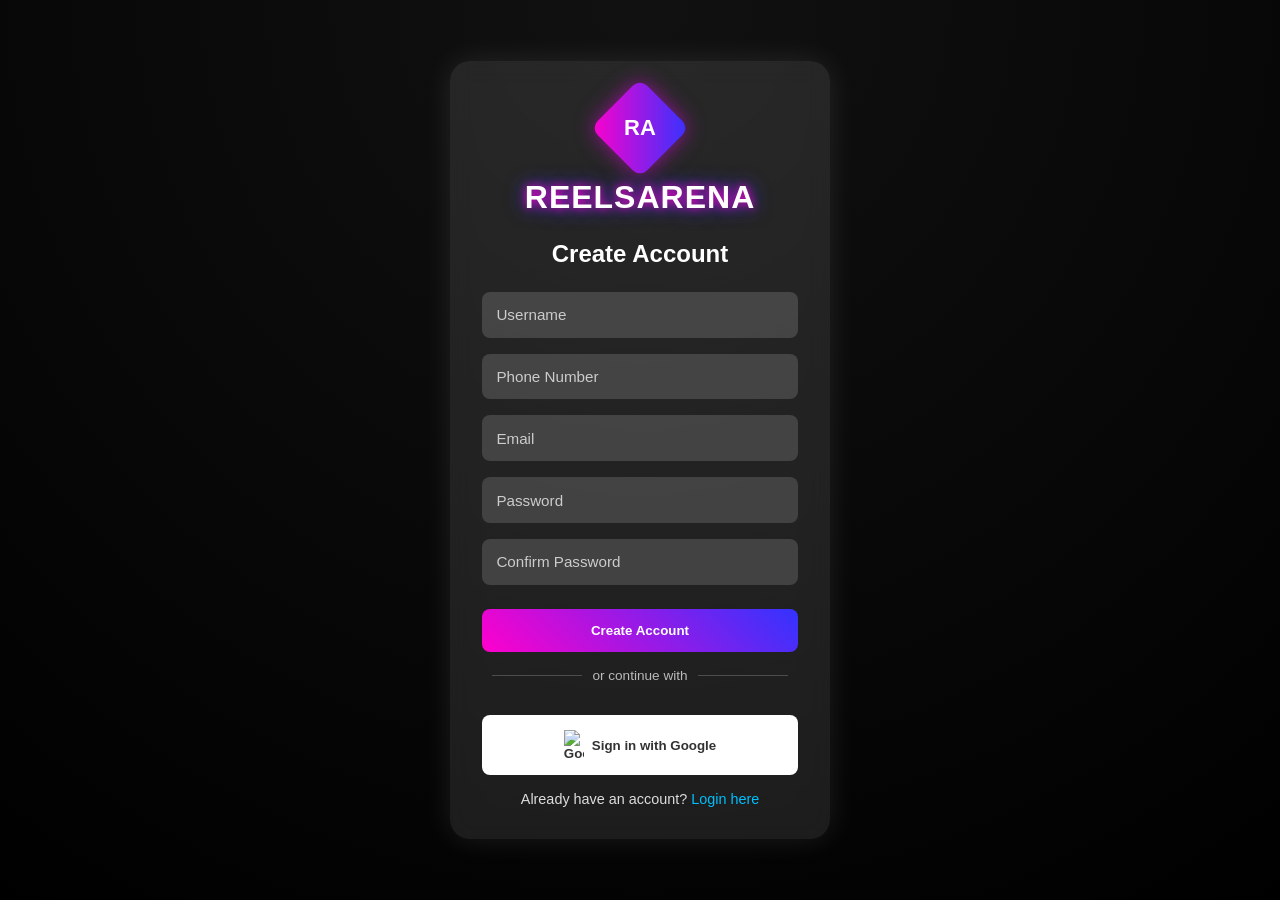
==== index.html @ bd302477 "Update index.html" ====
<!DOCTYPE html>
<html lang="en">
<head>
  <meta charset="UTF-8" />
  <meta name="viewport" content="width=device-width, initial-scale=1.0" />
  <title>ReelsArena | Sign Up & Login</title>
  <link rel="stylesheet" href="style.css" />
</head>
<body>
  <div class="container">
    <!-- Card Wrapper -->
    <div class="card" id="form-card">
      <!-- Logo Section INSIDE card -->
      <div class="logo">
        <div class="diamond">
          <span class="letters">RA</span>
        </div>
        <h1>ReelsArena</h1>
      </div>

      <!-- Signup Form -->
      <form id="signup-form" class="form active">
        <h2>Create Account</h2>
        <input type="text" id="signup-username" placeholder="Username" required />
        <input type="tel" id="signup-phone" placeholder="Phone Number" required />
        <input type="email" id="signup-email" placeholder="Email" required />
        <input type="password" id="signup-password" placeholder="Password" required />
        <input type="password" id="signup-confirm" placeholder="Confirm Password" required />
        <button type="submit">Create Account</button>

        <div class="divider">
          <span>or continue with</span>
        </div>
        <button type="button" class="google-btn" id="google-signup">
          <img src="https://cdn.jsdelivr.net/gh/devicons/devicon/icons/google/google-original.svg" alt="Google" />
          Sign in with Google
        </button>

        <p>Already have an account? 
          <a href="#" id="to-login">Login here</a>
        </p>
      </form>

      <!-- Login Form -->
      <form id="login-form" class="form">
        <h2>Welcome Back</h2>
        <input type="email" id="login-email" placeholder="Email" required />
        <input type="password" id="login-password" placeholder="Password" required />
        <button type="submit">Login</button>

        <div class="divider">
          <span>or continue with</span>
        </div>
        <button type="button" class="google-btn" id="google-login">
          <img src="https://cdn.jsdelivr.net/gh/devicons/devicon/icons/google/google-original.svg" alt="Google" />
          Login with Google
        </button>

        <p>Don’t have an account?
          <a href="#" id="to-signup">Create one</a>
        </p>
      </form>
    </div>
  </div>

  <!-- ====== FORM TOGGLE ====== -->
  <script>
    const signupForm = document.getElementById('signup-form');
    const loginForm = document.getElementById('login-form');
    const toLogin = document.getElementById('to-login');
    const toSignup = document.getElementById('to-signup');

    toLogin.addEventListener('click', (e) => {
      e.preventDefault();
      signupForm.classList.remove('active');
      loginForm.classList.add('active');
    });

    toSignup.addEventListener('click', (e) => {
      e.preventDefault();
      loginForm.classList.remove('active');
      signupForm.classList.add('active');
    });
  </script>

  <!-- ====== FIREBASE CONNECTION ====== -->
  <script type="module">
    // Import Firebase SDKs
    import { initializeApp } from "https://www.gstatic.com/firebasejs/10.13.0/firebase-app.js";
    import { 
      getAuth, 
      createUserWithEmailAndPassword, 
      signInWithEmailAndPassword, 
      GoogleAuthProvider, 
      signInWithPopup 
    } from "https://www.gstatic.com/firebasejs/10.13.0/firebase-auth.js";

    // ===== Your Firebase Configuration =====
    const firebaseConfig = {
      apiKey: "AIzaSyBjRVoHWTz1Z14ApnLiCTW6zddaWBSaWYU",
      authDomain: "reelsarena-c8f0a.firebaseapp.com",
      projectId: "reelsarena-c8f0a",
      storageBucket: "reelsarena-c8f0a.firebasestorage.app",
      messagingSenderId: "809960694743",
      appId: "1:809960694743:web:b454f4e8b2ce33205c2192",
      measurementId: "G-7F2JDV6RRQ"
    };

    // Initialize Firebase
    const app = initializeApp(firebaseConfig);
    const auth = getAuth(app);
    const provider = new GoogleAuthProvider();

    // ===== SIGNUP FUNCTIONALITY =====
    const signup = document.getElementById("signup-form");
    signup.addEventListener("submit", (e) => {
      e.preventDefault();
      const email = document.getElementById("signup-email").value;
      const password = document.getElementById("signup-password").value;
      const confirm = document.getElementById("signup-confirm").value;

      if (password !== confirm) {
        alert("Passwords do not match!");
        return;
      }

      createUserWithEmailAndPassword(auth, email, password)
        .then((userCredential) => {
          alert("Account created successfully!");
          console.log(userCredential.user);
          // ✅ Redirect directly to dashboard
          window.location.href = "dashboard.html";
        })
        .catch((error) => {
          alert("Signup failed: " + error.message);
        });
    });

    // ===== LOGIN FUNCTIONALITY =====
    const login = document.getElementById("login-form");
    login.addEventListener("submit", (e) => {
      e.preventDefault();
      const email = document.getElementById("login-email").value;
      const password = document.getElementById("login-password").value;

      signInWithEmailAndPassword(auth, email, password)
        .then((userCredential) => {
          alert("Login successful!");
          console.log(userCredential.user);
          window.location.href = "dashboard.html";
        })
        .catch((error) => {
          alert("Login failed: " + error.message);
        });
    });

    // ===== GOOGLE SIGN-IN =====
    document.getElementById("google-login").addEventListener("click", () => {
      signInWithPopup(auth, provider)
        .then((result) => {
          alert("Google login successful!");
          console.log(result.user);
          window.location.href = "dashboard.html";
        })
        .catch((error) => {
          alert("Google login failed: " + error.message);
        });
    });

    document.getElementById("google-signup").addEventListener("click", () => {
      signInWithPopup(auth, provider)
        .then((result) => {
          alert("Google signup successful!");
          console.log(result.user);
          window.location.href = "dashboard.html";
        })
        .catch((error) => {
          alert("Google signup failed: " + error.message);
        });
    });
  </script>
</body>
</html>
---- style.css ----
/* === Global Reset === */
* {
  margin: 0;
  padding: 0;
  box-sizing: border-box;
  font-family: 'Poppins', sans-serif;
}

html, body {
  height: 100%;
  width: 100%;
}

/* === Background & Centering === */
body {
  display: flex;
  justify-content: center;
  align-items: center;
  min-height: 100vh;
  background: radial-gradient(circle at top, #111 0%, #000 100%);
  background-attachment: fixed;
  overflow-y: auto; /* ✅ allow vertical scrolling */
  scroll-behavior: smooth;
}

/* === Container === */
.container {
  display: flex;
  justify-content: center;
  align-items: center;
  width: 100%;
  padding: 2rem 1rem;
  min-height: 100vh;
  box-sizing: border-box;
}

/* === Card === */
.card {
  width: 100%;
  max-width: 380px;
  padding: 2rem;
  background: rgba(255, 255, 255, 0.1);
  border-radius: 20px;
  backdrop-filter: blur(12px);
  box-shadow: 0 0 30px rgba(255, 255, 255, 0.1);
  transition: all 0.4s ease;
  display: flex;
  flex-direction: column;
  align-items: center;
  justify-content: flex-start;
  max-height: 90vh;     /* ✅ fits within view */
  overflow-y: auto;     /* ✅ internal scroll when too tall */
  scrollbar-width: thin;
  scrollbar-color: #444 #111;
}

/* === Logo Section === */
.logo {
  text-align: center;
  margin-bottom: 1.5rem;
}

.diamond {
  width: 70px;
  height: 70px;
  background: linear-gradient(45deg, #ff00cc, #3333ff);
  transform: rotate(45deg);
  margin: 0 auto 1rem;
  display: flex;
  justify-content: center;
  align-items: center;
  border-radius: 10px;
  box-shadow: 0 0 20px rgba(255, 0, 255, 0.5);
}

.letters {
  transform: rotate(-45deg);
  color: #fff;
  font-weight: 700;
  font-size: 22px;
}

/* === ReelsArena Title === */
.logo h1 {
  font-size: 2rem;
  font-weight: 800;
  color: #fff;
  letter-spacing: 1px;
  text-transform: uppercase;
  text-shadow: 0 0 10px #ff00cc, 0 0 20px #3333ff;
  animation: glow 4s infinite linear;
}

@keyframes glow {
  0% {
    text-shadow: 0 0 10px #ff00cc, 0 0 20px #3333ff;
  }
  50% {
    text-shadow: 0 0 20px #00ffcc, 0 0 30px #ff00ff;
  }
  100% {
    text-shadow: 0 0 10px #ff00cc, 0 0 20px #3333ff;
  }
}

/* === Form Styling === */
.form {
  display: none;
  flex-direction: column;
  width: 100%;
  transition: all 0.3s ease;
}

.form.active {
  display: flex;
}

.form h2 {
  color: #fff;
  margin-bottom: 1rem;
  text-align: center;
}

.form input {
  margin: 0.5rem 0;
  padding: 0.9rem;
  border: none;
  border-radius: 8px;
  outline: none;
  background: rgba(255, 255, 255, 0.15);
  color: #fff;
  font-size: 0.95rem;
  transition: background 0.3s ease;
}

.form input::placeholder {
  color: #ccc;
}

.form input:focus {
  background: rgba(255, 255, 255, 0.25);
}

/* === Buttons === */
button {
  margin-top: 1rem;
  padding: 0.9rem;
  border: none;
  border-radius: 8px;
  font-weight: 600;
  cursor: pointer;
  transition: all 0.3s ease;
}

button[type="submit"] {
  background: linear-gradient(45deg, #ff00cc, #3333ff);
  color: #fff;
}

button[type="submit"]:hover {
  transform: scale(1.05);
  box-shadow: 0 0 15px #ff00cc;
}

/* === Google Button === */
.google-btn {
  display: flex;
  align-items: center;
  justify-content: center;
  background: #fff;
  color: #333;
  font-weight: 600;
  margin-top: 1rem;
}

.google-btn img {
  width: 20px;
  margin-right: 8px;
}

/* === Divider === */
.divider {
  display: flex;
  align-items: center;
  justify-content: center;
  color: #bbb;
  font-size: 0.85rem;
  margin: 1rem 0;
}

.divider::before,
.divider::after {
  content: '';
  flex: 1;
  height: 1px;
  background: rgba(255, 255, 255, 0.2);
  margin: 0 10px;
}

/* === Links === */
p {
  color: #ddd;
  text-align: center;
  margin-top: 1rem;
  font-size: 0.9rem;
}

a {
  color: #00bfff;
  text-decoration: none;
  transition: color 0.3s;
}

a:hover {
  color: #ff00ff;
}

/* === RESPONSIVE DESIGN === */

/* Short laptop screens */
@media (max-height: 800px) {
  .card {
    max-height: 85vh;
    padding: 1.5rem;
  }
  .logo h1 {
    font-size: 1.8rem;
  }
}

/* Tablets and phones */
@media (max-width: 768px) {
  .card {
    width: 90%;
    max-height: 90vh;
    padding: 1.5rem;
  }

  .logo h1 {
    font-size: 1.6rem;
  }

  .form input {
    padding: 0.8rem;
  }

  button {
    padding: 0.8rem;
  }
}

/* Small phones */
@media (max-width: 480px) {
  .card {
    width: 95%;
    max-height: 90vh;
    padding: 1.2rem;
  }

  .diamond {
    width: 55px;
    height: 55px;
  }

  .letters {
    font-size: 16px;
  }

  .logo h1 {
    font-size: 1.5rem;
  }
}
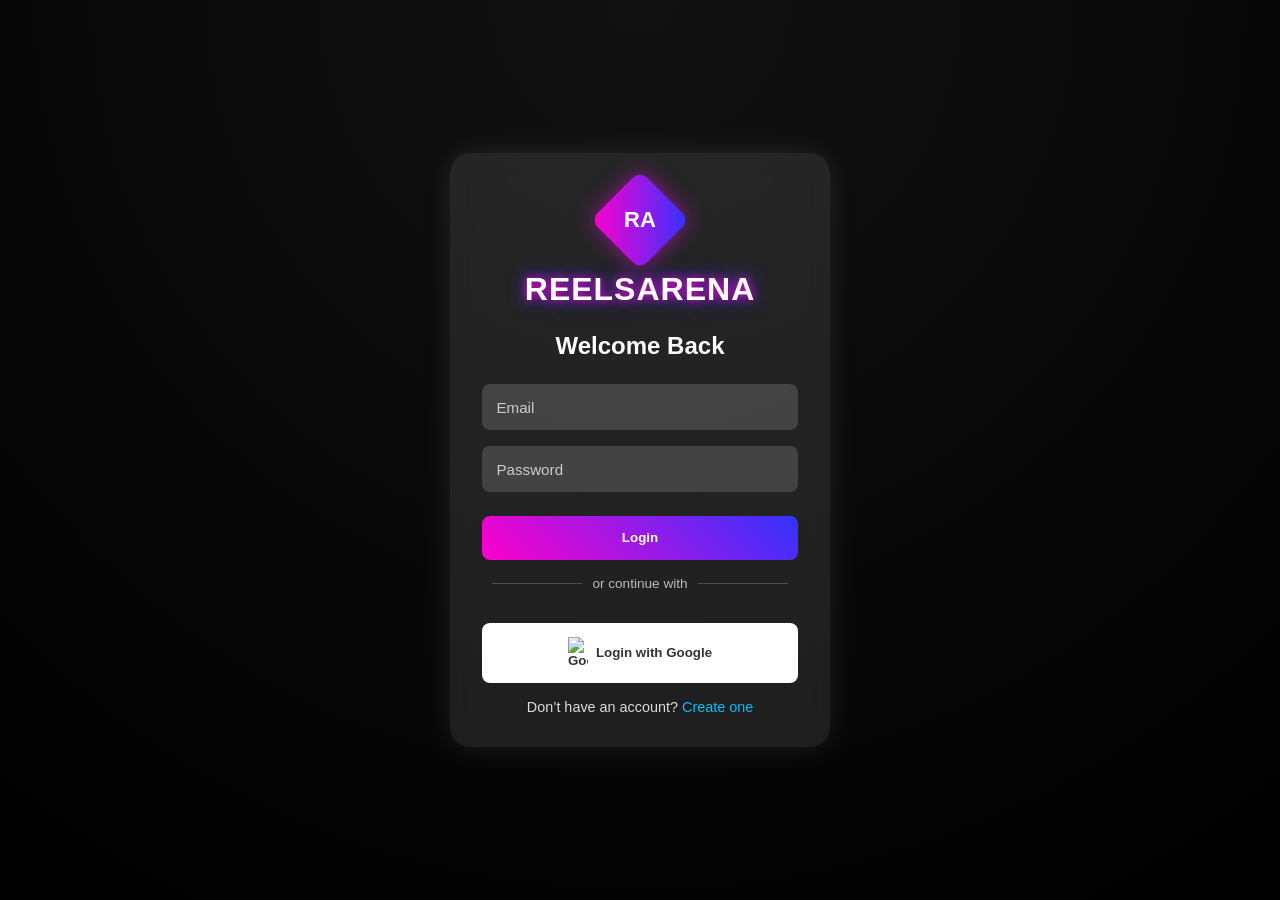
==== commit 560f0e6e: "Update index.html" ====
--- a/index.html
+++ b/index.html
@@ -19,7 +19,7 @@
       </div>
 
       <!-- Signup Form -->
-      <form id="signup-form" class="form active">
+      <form id="signup-form" class="form">
         <h2>Create Account</h2>
         <input type="text" id="signup-username" placeholder="Username" required />
         <input type="tel" id="signup-phone" placeholder="Phone Number" required />
@@ -42,7 +42,7 @@
       </form>
 
       <!-- Login Form -->
-      <form id="login-form" class="form">
+      <form id="login-form" class="form active">
         <h2>Welcome Back</h2>
         <input type="email" id="login-email" placeholder="Email" required />
         <input type="password" id="login-password" placeholder="Password" required />
@@ -70,6 +70,10 @@
     const toLogin = document.getElementById('to-login');
     const toSignup = document.getElementById('to-signup');
 
+    // Start with login form active by default
+    loginForm.classList.add('active');
+    signupForm.classList.remove('active');
+
     toLogin.addEventListener('click', (e) => {
       e.preventDefault();
       signupForm.classList.remove('active');
@@ -85,7 +89,6 @@
 
   <!-- ====== FIREBASE CONNECTION ====== -->
   <script type="module">
-    // Import Firebase SDKs
     import { initializeApp } from "https://www.gstatic.com/firebasejs/10.13.0/firebase-app.js";
     import { 
       getAuth, 
@@ -95,7 +98,6 @@
       signInWithPopup 
     } from "https://www.gstatic.com/firebasejs/10.13.0/firebase-auth.js";
 
-    // ===== Your Firebase Configuration =====
     const firebaseConfig = {
       apiKey: "AIzaSyBjRVoHWTz1Z14ApnLiCTW6zddaWBSaWYU",
       authDomain: "reelsarena-c8f0a.firebaseapp.com",
@@ -106,12 +108,11 @@
       measurementId: "G-7F2JDV6RRQ"
     };
 
-    // Initialize Firebase
     const app = initializeApp(firebaseConfig);
     const auth = getAuth(app);
     const provider = new GoogleAuthProvider();
 
-    // ===== SIGNUP FUNCTIONALITY =====
+    // ===== SIGNUP =====
     const signup = document.getElementById("signup-form");
     signup.addEventListener("submit", (e) => {
       e.preventDefault();
@@ -125,10 +126,8 @@
       }
 
       createUserWithEmailAndPassword(auth, email, password)
-        .then((userCredential) => {
+        .then(() => {
           alert("Account created successfully!");
-          console.log(userCredential.user);
-          // ✅ Redirect directly to dashboard
           window.location.href = "dashboard.html";
         })
         .catch((error) => {
@@ -136,7 +135,7 @@
         });
     });
 
-    // ===== LOGIN FUNCTIONALITY =====
+    // ===== LOGIN =====
     const login = document.getElementById("login-form");
     login.addEventListener("submit", (e) => {
       e.preventDefault();
@@ -144,9 +143,8 @@
       const password = document.getElementById("login-password").value;
 
       signInWithEmailAndPassword(auth, email, password)
-        .then((userCredential) => {
+        .then(() => {
           alert("Login successful!");
-          console.log(userCredential.user);
           window.location.href = "dashboard.html";
         })
         .catch((error) => {
@@ -157,9 +155,8 @@
     // ===== GOOGLE SIGN-IN =====
     document.getElementById("google-login").addEventListener("click", () => {
       signInWithPopup(auth, provider)
-        .then((result) => {
+        .then(() => {
           alert("Google login successful!");
-          console.log(result.user);
           window.location.href = "dashboard.html";
         })
         .catch((error) => {
@@ -169,9 +166,8 @@
 
     document.getElementById("google-signup").addEventListener("click", () => {
       signInWithPopup(auth, provider)
-        .then((result) => {
+        .then(() => {
           alert("Google signup successful!");
-          console.log(result.user);
           window.location.href = "dashboard.html";
         })
         .catch((error) => {
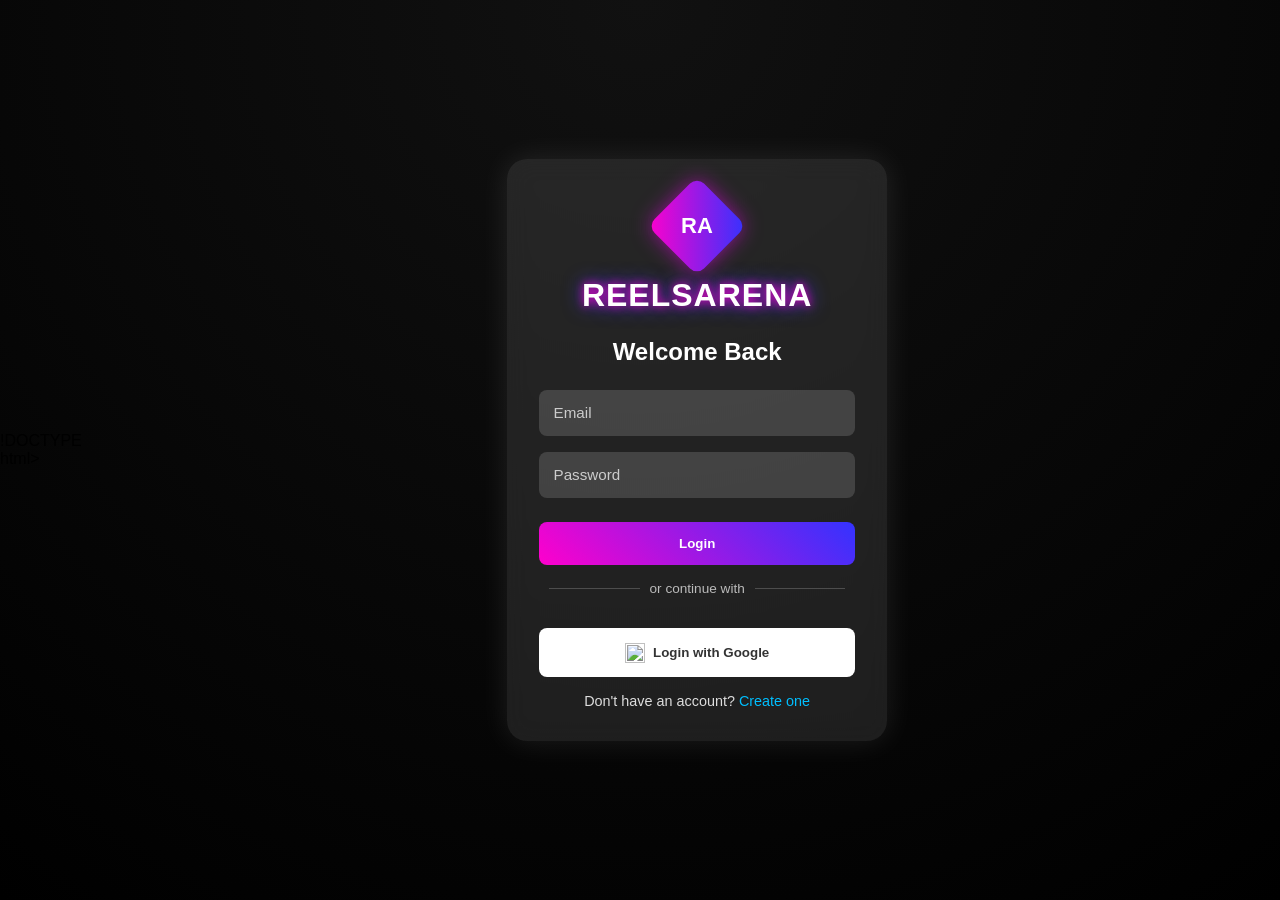
==== commit 92a65f87: "Refactor index.html for login and signup forms Updated HTML structure and improved error handling fo" ====
--- a/index.html
+++ b/index.html
@@ -1,179 +1,395 @@
-<!DOCTYPE html>
+!DOCTYPE html>
 <html lang="en">
 <head>
-  <meta charset="UTF-8" />
-  <meta name="viewport" content="width=device-width, initial-scale=1.0" />
-  <title>ReelsArena | Sign Up & Login</title>
-  <link rel="stylesheet" href="style.css" />
+  <meta charset="UTF-8">
+  <meta name="viewport" content="width=device-width, initial-scale=1.0">
+  <title>ReelsArena | Login</title>
+  <link rel="stylesheet" href="style.css">
+
+  <style>
+    .error {
+      color: #ff5252;
+      font-size: 13px;
+      margin-top: -5px;
+      margin-bottom: 8px;
+      display: none;
+    }
+
+    .success {
+      color: #4ade80;
+      font-size: 14px;
+      margin-bottom: 10px;
+      display: none;
+    }
+  </style>
 </head>
+
 <body>
-  <div class="container">
-    <!-- Card Wrapper -->
-    <div class="card" id="form-card">
-      <!-- Logo Section INSIDE card -->
-      <div class="logo">
-        <div class="diamond">
-          <span class="letters">RA</span>
-        </div>
-        <h1>ReelsArena</h1>
+
+<div class="container">
+
+  <div class="card" id="form-card">
+
+    <div class="logo">
+      <div class="diamond">
+        <span class="letters">RA</span>
       </div>
-
-      <!-- Signup Form -->
-      <form id="signup-form" class="form">
-        <h2>Create Account</h2>
-        <input type="text" id="signup-username" placeholder="Username" required />
-        <input type="tel" id="signup-phone" placeholder="Phone Number" required />
-        <input type="email" id="signup-email" placeholder="Email" required />
-        <input type="password" id="signup-password" placeholder="Password" required />
-        <input type="password" id="signup-confirm" placeholder="Confirm Password" required />
-        <button type="submit">Create Account</button>
-
-        <div class="divider">
-          <span>or continue with</span>
-        </div>
-        <button type="button" class="google-btn" id="google-signup">
-          <img src="https://cdn.jsdelivr.net/gh/devicons/devicon/icons/google/google-original.svg" alt="Google" />
-          Sign in with Google
-        </button>
-
-        <p>Already have an account? 
-          <a href="#" id="to-login">Login here</a>
-        </p>
-      </form>
-
-      <!-- Login Form -->
-      <form id="login-form" class="form active">
-        <h2>Welcome Back</h2>
-        <input type="email" id="login-email" placeholder="Email" required />
-        <input type="password" id="login-password" placeholder="Password" required />
-        <button type="submit">Login</button>
-
-        <div class="divider">
-          <span>or continue with</span>
-        </div>
-        <button type="button" class="google-btn" id="google-login">
-          <img src="https://cdn.jsdelivr.net/gh/devicons/devicon/icons/google/google-original.svg" alt="Google" />
-          Login with Google
-        </button>
-
-        <p>Don’t have an account?
-          <a href="#" id="to-signup">Create one</a>
-        </p>
-      </form>
+      <h1>ReelsArena</h1>
     </div>
+
+
+    <!-- LOGIN -->
+    <form id="login-form" class="form active">
+
+      <h2>Welcome Back</h2>
+
+      <input
+        type="email"
+        id="login-email"
+        placeholder="Email"
+        required
+      >
+
+      <div id="login-email-error" class="error"></div>
+
+      <input
+        type="password"
+        id="login-password"
+        placeholder="Password"
+        required
+      >
+
+      <div id="login-password-error" class="error"></div>
+
+      <button type="submit">Login</button>
+
+      <div class="divider">
+        <span>or continue with</span>
+      </div>
+
+      <button type="button" class="google-btn" id="google-login">
+        <img
+          src="https://cdn.jsdelivr.net/gh/devicons/devicon/icons/google/google-original.svg"
+          alt="Google"
+        >
+        Login with Google
+      </button>
+
+      <p>
+        Don't have an account?
+        <a href="#" id="to-signup">Create one</a>
+      </p>
+
+    </form>
+
+
+    <!-- SIGNUP -->
+    <form id="signup-form" class="form">
+
+      <h2>Create Account</h2>
+
+      <input
+        type="email"
+        id="signup-email"
+        placeholder="Email"
+        required
+      >
+
+      <div id="signup-email-error" class="error"></div>
+
+      <input
+        type="text"
+        id="signup-username"
+        placeholder="Username"
+        required
+      >
+
+      <input
+        type="password"
+        id="signup-password"
+        placeholder="Password"
+        required
+      >
+
+      <div id="signup-password-error" class="error"></div>
+
+      <input
+        type="password"
+        id="signup-confirm"
+        placeholder="Confirm Password"
+        required
+      >
+
+      <div id="signup-confirm-error" class="error"></div>
+
+      <div id="signup-success" class="success"></div>
+
+      <button type="submit">Create Account</button>
+
+      <div class="divider">
+        <span>or continue with</span>
+      </div>
+
+      <button type="button" class="google-btn" id="google-signup">
+        <img
+          src="https://cdn.jsdelivr.net/gh/devicons/devicon/icons/google/google-original.svg"
+          alt="Google"
+        >
+        Sign up with Google
+      </button>
+
+      <p>
+        Already have an account?
+        <a href="#" id="to-login">Login here</a>
+      </p>
+
+    </form>
+
   </div>
 
-  <!-- ====== FORM TOGGLE ====== -->
-  <script>
-    const signupForm = document.getElementById('signup-form');
-    const loginForm = document.getElementById('login-form');
-    const toLogin = document.getElementById('to-login');
-    const toSignup = document.getElementById('to-signup');
-
-    // Start with login form active by default
-    loginForm.classList.add('active');
-    signupForm.classList.remove('active');
-
-    toLogin.addEventListener('click', (e) => {
-      e.preventDefault();
-      signupForm.classList.remove('active');
-      loginForm.classList.add('active');
-    });
-
-    toSignup.addEventListener('click', (e) => {
-      e.preventDefault();
-      loginForm.classList.remove('active');
-      signupForm.classList.add('active');
-    });
-  </script>
-
-  <!-- ====== FIREBASE CONNECTION ====== -->
-  <script type="module">
-    import { initializeApp } from "https://www.gstatic.com/firebasejs/10.13.0/firebase-app.js";
-    import { 
-      getAuth, 
-      createUserWithEmailAndPassword, 
-      signInWithEmailAndPassword, 
-      GoogleAuthProvider, 
-      signInWithPopup 
-    } from "https://www.gstatic.com/firebasejs/10.13.0/firebase-auth.js";
-
-    const firebaseConfig = {
-      apiKey: "AIzaSyBjRVoHWTz1Z14ApnLiCTW6zddaWBSaWYU",
-      authDomain: "reelsarena-c8f0a.firebaseapp.com",
-      projectId: "reelsarena-c8f0a",
-      storageBucket: "reelsarena-c8f0a.firebasestorage.app",
-      messagingSenderId: "809960694743",
-      appId: "1:809960694743:web:b454f4e8b2ce33205c2192",
-      measurementId: "G-7F2JDV6RRQ"
-    };
-
-    const app = initializeApp(firebaseConfig);
-    const auth = getAuth(app);
-    const provider = new GoogleAuthProvider();
-
-    // ===== SIGNUP =====
-    const signup = document.getElementById("signup-form");
-    signup.addEventListener("submit", (e) => {
-      e.preventDefault();
-      const email = document.getElementById("signup-email").value;
-      const password = document.getElementById("signup-password").value;
-      const confirm = document.getElementById("signup-confirm").value;
-
-      if (password !== confirm) {
-        alert("Passwords do not match!");
-        return;
+</div>
+
+
+<script type="module">
+
+  import { initializeApp } from
+    "https://www.gstatic.com/firebasejs/10.12.0/firebase-app.js";
+
+  import {
+    getAuth,
+    createUserWithEmailAndPassword,
+    signInWithEmailAndPassword,
+    GoogleAuthProvider,
+    signInWithPopup,
+    updateProfile,
+    onAuthStateChanged
+  } from
+    "https://www.gstatic.com/firebasejs/10.12.0/firebase-auth.js";
+
+
+  // FIREBASE CONFIG
+  const firebaseConfig = {
+    apiKey: "AIzaSyBjRVoHWTz1Z14ApnLiCTW6zddaWBSaWYU",
+    authDomain: "reelsarena-c8f0a.firebaseapp.com",
+    projectId: "reelsarena-c8f0a",
+    storageBucket: "reelsarena-c8f0a.firebasestorage.app",
+    messagingSenderId: "809960694743",
+    appId: "1:809960694743:web:b454f4e8b2ce33205c2192",
+    measurementId: "G-7F2JDV6RRQ"
+  };
+
+
+  const app = initializeApp(firebaseConfig);
+  const auth = getAuth(app);
+  const provider = new GoogleAuthProvider();
+
+
+  // ELEMENTS
+  const loginForm = document.getElementById("login-form");
+  const signupForm = document.getElementById("signup-form");
+
+
+  // SWITCH FORMS
+  document.getElementById("to-signup").onclick = (e) => {
+    e.preventDefault();
+
+    loginForm.classList.remove("active");
+    signupForm.classList.add("active");
+  };
+
+
+  document.getElementById("to-login").onclick = (e) => {
+    e.preventDefault();
+
+    signupForm.classList.remove("active");
+    loginForm.classList.add("active");
+  };
+
+
+  // CHECK IF ALREADY LOGGED IN
+  onAuthStateChanged(auth, (user) => {
+
+    if (user) {
+      window.location.replace("dashboard.html");
+    }
+
+  });
+
+
+  // LOGIN
+  loginForm.addEventListener("submit", async (e) => {
+
+    e.preventDefault();
+
+    const email = document.getElementById("login-email").value.trim();
+    const password = document.getElementById("login-password").value;
+
+    const emailError = document.getElementById("login-email-error");
+    const passwordError = document.getElementById("login-password-error");
+
+    emailError.style.display = "none";
+    passwordError.style.display = "none";
+
+    if (!email) {
+      emailError.textContent = "Please enter your email.";
+      emailError.style.display = "block";
+      return;
+    }
+
+    if (!password) {
+      passwordError.textContent = "Please enter your password.";
+      passwordError.style.display = "block";
+      return;
+    }
+
+    try {
+
+      await signInWithEmailAndPassword(auth, email, password);
+
+      window.location.replace("dashboard.html");
+
+    } catch (error) {
+
+      if (
+        error.code === "auth/invalid-credential" ||
+        error.code === "auth/wrong-password"
+      ) {
+
+        passwordError.textContent = "Incorrect email or password.";
+        passwordError.style.display = "block";
+
+      } else if (error.code === "auth/user-not-found") {
+
+        emailError.textContent = "Account not found.";
+        emailError.style.display = "block";
+
+      } else if (error.code === "auth/invalid-email") {
+
+        emailError.textContent = "Invalid email address.";
+        emailError.style.display = "block";
+
+      } else {
+
+        passwordError.textContent = error.message;
+        passwordError.style.display = "block";
+
       }
 
-      createUserWithEmailAndPassword(auth, email, password)
-        .then(() => {
-          alert("Account created successfully!");
-          window.location.href = "dashboard.html";
-        })
-        .catch((error) => {
-          alert("Signup failed: " + error.message);
-        });
-    });
-
-    // ===== LOGIN =====
-    const login = document.getElementById("login-form");
-    login.addEventListener("submit", (e) => {
-      e.preventDefault();
-      const email = document.getElementById("login-email").value;
-      const password = document.getElementById("login-password").value;
-
-      signInWithEmailAndPassword(auth, email, password)
-        .then(() => {
-          alert("Login successful!");
-          window.location.href = "dashboard.html";
-        })
-        .catch((error) => {
-          alert("Login failed: " + error.message);
-        });
-    });
-
-    // ===== GOOGLE SIGN-IN =====
-    document.getElementById("google-login").addEventListener("click", () => {
-      signInWithPopup(auth, provider)
-        .then(() => {
-          alert("Google login successful!");
-          window.location.href = "dashboard.html";
-        })
-        .catch((error) => {
-          alert("Google login failed: " + error.message);
-        });
-    });
-
-    document.getElementById("google-signup").addEventListener("click", () => {
-      signInWithPopup(auth, provider)
-        .then(() => {
-          alert("Google signup successful!");
-          window.location.href = "dashboard.html";
-        })
-        .catch((error) => {
-          alert("Google signup failed: " + error.message);
-        });
-    });
-  </script>
+    }
+
+  });
+
+
+  // SIGNUP
+  signupForm.addEventListener("submit", async (e) => {
+
+    e.preventDefault();
+
+    const email = document.getElementById("signup-email").value.trim();
+    const username = document.getElementById("signup-username").value.trim();
+    const password = document.getElementById("signup-password").value;
+    const confirm = document.getElementById("signup-confirm").value;
+
+    const emailError = document.getElementById("signup-email-error");
+    const passwordError = document.getElementById("signup-password-error");
+    const confirmError = document.getElementById("signup-confirm-error");
+    const successMsg = document.getElementById("signup-success");
+
+    emailError.style.display = "none";
+    passwordError.style.display = "none";
+    confirmError.style.display = "none";
+    successMsg.style.display = "none";
+
+
+    if (!email) {
+      emailError.textContent = "Please enter your email.";
+      emailError.style.display = "block";
+      return;
+    }
+
+    if (!username) {
+      emailError.textContent = "Please enter a username.";
+      emailError.style.display = "block";
+      return;
+    }
+
+    if (password.length < 6) {
+      passwordError.textContent = "Password must be at least 6 characters.";
+      passwordError.style.display = "block";
+      return;
+    }
+
+    if (password !== confirm) {
+      confirmError.textContent = "Passwords do not match.";
+      confirmError.style.display = "block";
+      return;
+    }
+
+
+    try {
+
+      const result = await createUserWithEmailAndPassword(
+        auth,
+        email,
+        password
+      );
+
+      await updateProfile(result.user, {
+        displayName: username
+      });
+
+      successMsg.textContent = "Account created successfully!";
+      successMsg.style.display = "block";
+
+      setTimeout(() => {
+        window.location.replace("dashboard.html");
+      }, 800);
+
+    } catch (error) {
+
+      if (error.code === "auth/email-already-in-use") {
+
+        emailError.textContent = "This email is already registered.";
+        emailError.style.display = "block";
+
+      } else {
+
+        emailError.textContent = error.message;
+        emailError.style.display = "block";
+
+      }
+
+    }
+
+  });
+
+
+  // GOOGLE AUTH
+  async function googleLogin() {
+
+    try {
+
+      await signInWithPopup(auth, provider);
+
+      window.location.replace("dashboard.html");
+
+    } catch (error) {
+
+      alert("Google login failed: " + error.message);
+
+    }
+
+  }
+
+
+  document.getElementById("google-login")
+    .addEventListener("click", googleLogin);
+
+  document.getElementById("google-signup")
+    .addEventListener("click", googleLogin);
+
+
+</script>
+
 </body>
 </html>
